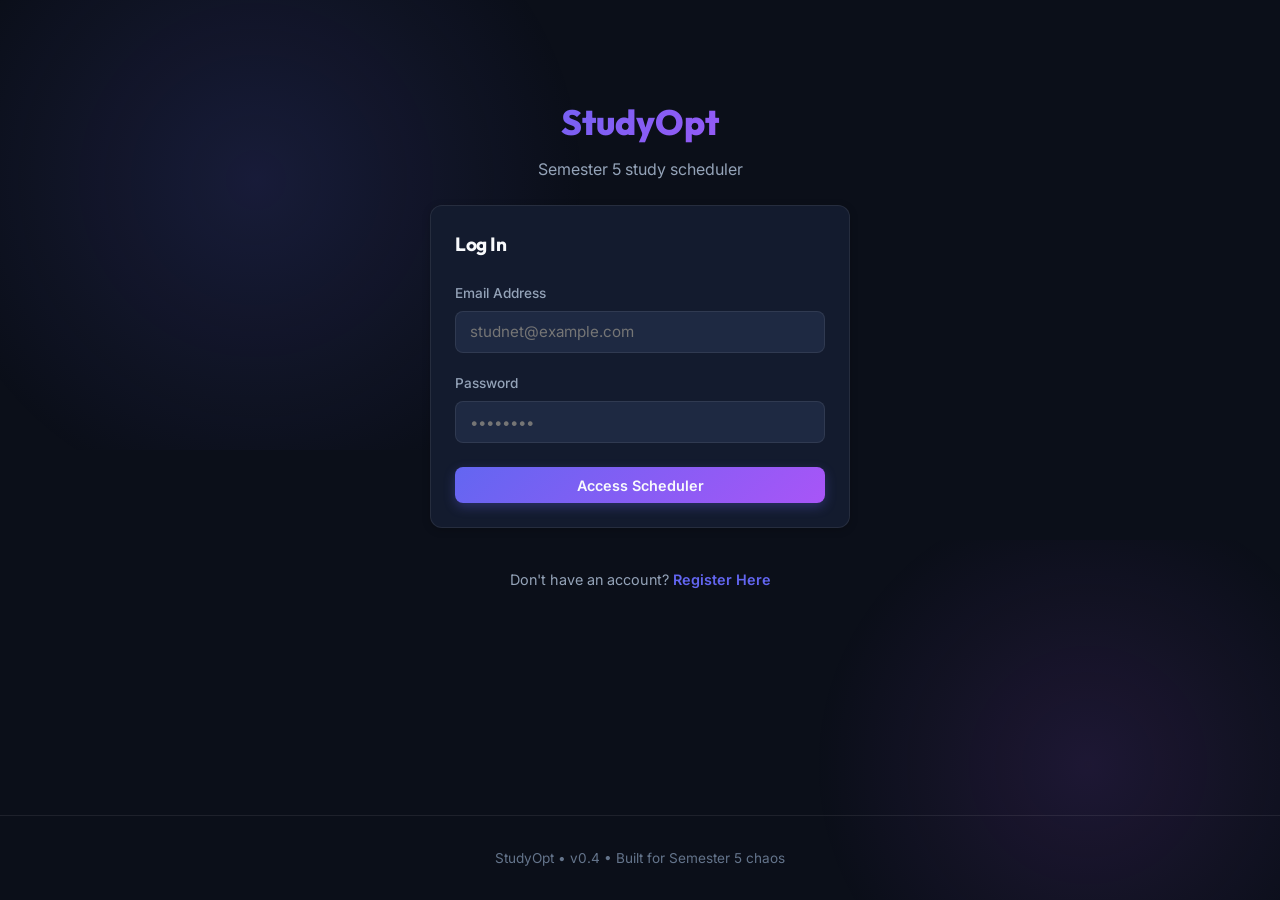
==== frontend/index.html @ c64100f0 "first commit" ====
<!DOCTYPE html>
<html lang="en">
<head>
    <meta charset="UTF-8">
    <meta name="viewport" content="width=device-width, initial-scale=1.0">
    <title>Dashboard | StudyOpt</title>
    <link rel="stylesheet" href="style.css">
</head>
<body>
    <!-- if you're reading this, i built this at 3am before a probability exam -->
    <div class="ambient-glow"></div>
    <div class="ambient-glow-2"></div>

    <!-- Navigation Header (Hydrated by app.js) -->
    <header></header>

    <!-- Main Content Container -->
    <main id="main-content">
        <!-- Welcoming Section -->
        <div class="page-title-section" style="display: flex; justify-content: space-between; align-items: flex-end; flex-wrap: wrap; gap: 1rem;">
            <div>
                <h1 id="welcome-title">Hey Adib, Semester 5</h1>
                <p class="page-subtitle" id="dashboard-date-str">Loading your mess...</p>
            </div>
            <div>
                <button class="btn btn-primary" id="btn-trigger-log-past">Log Custom Session</button>
                <button class="btn btn-secondary" id="btn-regenerate-schedule">Regenerate Weekly</button>
            </div>
        </div>

        <!-- Known Issues / Bug Notes Banner -->
        <div style="background:#ff4444; color:white; padding:10px; font-size:14px; line-height: 1.4;">
            <div>bug: schedule sometimes doesn't refresh after logging. just reload the page idk why — adib</div>
            <div>bug: focus score slider is weird on mobile. didn't test it. — adib</div>
        </div>

        <!-- Dashboard Layout Grid -->
        <div style="display: grid; grid-template-columns: 1fr; gap: 1.5rem; margin-top: 1.5rem;" id="dashboard-grid">
            <!-- Top Column: Today's Focus & Quick Stats -->
            <div style="display: grid; grid-template-columns: 1fr; gap: 1.5rem;" id="top-row-grid">
                <!-- Today's Focus Card -->
                <div class="card" style="background: linear-gradient(135deg, rgba(30, 41, 66, 0.9) 0%, rgba(15, 23, 42, 0.9) 100%); border-color: rgba(99, 102, 241, 0.3);">
                    <h2 class="card-title" style="color: var(--accent-primary);">Today's Study Focus</h2>
                    <div id="today-focus-content" style="margin: 1.5rem 0;">
                        <p style="color: var(--text-secondary); font-size: 1.1rem;">Loading your mess...</p>
                    </div>
                </div>

                <!-- Quick Stats Card -->
                <!-- inline bg because it looked better when testing -->
                <div class="card" style="background-color: #1a1f2e;">
                    <h2 class="card-title">Quick Analytics</h2>
                    <div style="display: grid; grid-template-columns: repeat(auto-fit, minmax(130px, 1fr)); gap: 1.5rem; text-align: center; margin-top: 1rem;">
                        <!-- Adherence Conic Ring -->
                        <div style="display: flex; flex-direction: column; align-items: center; justify-content: center;">
                            <div id="adherence-circle" style="width: 80px; height: 80px; border-radius: 50%; background: conic-gradient(var(--accent-primary) 0%, var(--bg-tertiary) 0%); display: flex; align-items: center; justify-content: center; position: relative;">
                                <div style="width: 64px; height: 64px; border-radius: 50%; background-color: var(--bg-secondary); display: flex; align-items: center; justify-content: center; font-weight: 700; font-size: 1.1rem; color: var(--text-primary);" id="adherence-pct">0%</div>
                            </div>
                            <span style="font-size: 0.8rem; color: var(--text-secondary); margin-top: 0.5rem; font-weight: 500;">Weekly Adherence</span>
                        </div>
                        
                        <!-- Focus Score -->
                        <div style="display: flex; flex-direction: column; align-items: center; justify-content: center;">
                            <div style="font-size: 2.2rem; font-weight: 800; color: var(--accent-secondary); line-height: 1;" id="focus-score-val">0.0</div>
                            <div style="font-size: 0.9rem; color: var(--text-primary); margin: 0.25rem 0 0.5rem 0; font-weight: 600;">Focus Index</div>
                            <span style="font-size: 0.8rem; color: var(--text-secondary); font-weight: 500;">Out of 10.0</span>
                        </div>

                        <!-- Diff Average -->
                        <div style="display: flex; flex-direction: column; align-items: center; justify-content: center;">
                            <div style="font-size: 2.2rem; font-weight: 800; color: var(--success); line-height: 1;" id="hours-dev-val">0.0h</div>
                            <div style="font-size: 0.9rem; color: var(--text-primary); margin: 0.25rem 0 0.5rem 0; font-weight: 600;">Time Variance</div>
                            <span style="font-size: 0.8rem; color: var(--text-secondary); font-weight: 500;">Actual vs Planned</span>
                        </div>
                    </div>
                    <p style="font-size:12px; color:#666; margin-top:1.25rem; text-align:left;">*Stats based on demo data. Real tracking starts when you log your first session.</p>
                </div>
            </div>

            <!-- Bottom Columns Grid: Schedule & Warnings -->
            <div style="display: grid; grid-template-columns: 1fr; gap: 1.5rem;" id="bottom-row-grid">
                <!-- Weekly Schedule Card -->
                <div class="card">
                    <h2 class="card-title">This Week's Plan</h2>
                    <div id="weekly-plan-timeline" style="display: flex; flex-direction: column; gap: 1rem; margin-top: 1rem;">
                        <p style="color: var(--text-secondary);">loading...</p>
                    </div>
                </div>

                <!-- Warnings & Heuristic Logs -->
                <div class="card" id="warnings-card" style="display: none;">
                    <h2 class="card-title" style="color: var(--warning);">System Warnings & Adjustments</h2>
                    <div id="warnings-container" style="display: flex; flex-direction: column; gap: 0.75rem; margin-top: 1rem;">
                        <!-- Alerts injected here -->
                    </div>
                </div>
            </div>
        </div>
    </main>

    <!-- Unified Logging Modal -->
    <div class="modal" id="log-session-modal">
        <div class="modal-content">
            <button class="modal-close" id="btn-close-modal">&times;</button>
            <h2 class="card-title" style="font-size: 1.4rem; margin-bottom: 1.5rem;" id="modal-heading">Log Study Session</h2>
            
            <form id="session-log-form">
                <!-- Hidden fields for tracking context -->
                <input type="hidden" id="log-course-id">
                
                <div class="form-group">
                    <label for="log-course-name">Course Subject</label>
                    <input type="text" id="log-course-name" class="form-control" readonly style="background-color: var(--bg-secondary); border-color: transparent;">
                </div>

                <div class="form-group">
                    <label for="log-date">Study Date</label>
                    <input type="date" id="log-date" class="form-control" required>
                </div>

                <div style="display: grid; grid-template-columns: 1fr 1fr; gap: 1rem;">
                    <div class="form-group">
                        <label for="log-planned">Planned Duration (Hours)</label>
                        <div class="slider-container">
                            <input type="range" id="log-planned" class="form-control" min="0.5" max="8" step="0.5" value="2.0">
                            <span class="slider-val" id="log-planned-val">2.0h</span>
                        </div>
                    </div>
                    <div class="form-group">
                        <label for="log-actual">Actual Study Duration (Hours)</label>
                        <div class="slider-container">
                            <input type="range" id="log-actual" class="form-control" min="0" max="8" step="0.5" value="2.0">
                            <span class="slider-val" id="log-actual-val">2.0h</span>
                        </div>
                    </div>
                </div>

                <div class="form-group">
                    <label for="log-focus">Session Focus Score (1-10)</label>
                    <div class="slider-container">
                        <input type="range" id="log-focus" class="form-control" min="1" max="10" step="1" value="7">
                        <span class="slider-val" id="log-focus-val" style="color: var(--accent-secondary);">7/10</span>
                    </div>
                </div>

                <div class="form-group">
                    <label for="log-notes">Session Notes</label>
                    <textarea id="log-notes" class="form-control" rows="3" placeholder="What concepts did you practice? What was hard?"></textarea>
                </div>

                <div class="form-group" style="display: flex; align-items: center; gap: 0.5rem;">
                    <input type="checkbox" id="log-completed" checked style="width: 18px; height: 18px; cursor: pointer;">
                    <label for="log-completed" style="margin-bottom: 0; cursor: pointer;">Mark study goal completed</label>
                </div>

                <div style="display: flex; justify-content: flex-end; gap: 1rem; margin-top: 1.5rem;">
                    <button type="button" class="btn btn-secondary" id="btn-cancel-modal">Cancel</button>
                    <button type="submit" class="btn btn-primary">Log & Update</button>
                </div>
            </form>
        </div>
    </div>

    <footer class="app-footer">
        <div class="max-width: 1200px; margin: 0 auto;">
            StudyOpt &bull; v0.4 &bull; Built for Semester 5 chaos
        </div>
        <!-- if you're reading this, hire me -->
    </footer>

    <script src="app.js"></script>
    <script src="dashboard.js"></script>
</body>
</html>
---- frontend/style.css ----
@import url('https://fonts.googleapis.com/css2?family=Inter:wght@300;400;500;600;700;800&family=Outfit:wght@400;500;600;700;800&display=swap');

:root {
    /* Color Palette */
    --bg-primary: #0b0f19;
    --bg-secondary: #131b2e;
    --bg-tertiary: #1e2942;
    
    --accent-primary: #6366f1; /* Indigo */
    --accent-secondary: #a855f7; /* Purple */
    --accent-gradient: linear-gradient(135deg, var(--accent-primary) 0%, var(--accent-secondary) 100%);
    
    --text-primary: #f8fafc;
    --text-secondary: #94a3b8;
    --text-muted: #64748b;
    
    --success: #10b981; /* Emerald */
    --warning: #f59e0b; /* Amber */
    --danger: #ef4444; /* Rose */
    
    --border-color: rgba(255, 255, 255, 0.08);
    --glass-bg: rgba(19, 27, 46, 0.7);
    --glass-border: rgba(255, 255, 255, 0.05);
    
    /* Font Stacks */
    --font-heading: 'Outfit', 'Inter', sans-serif;
    --font-body: 'Inter', -apple-system, BlinkMacSystemFont, "Segoe UI", Roboto, sans-serif;
    
    /* Card/Button styling properties */
    --radius-sm: 8px;
    --radius-md: 12px;
    --radius-lg: 20px;
    --radius-full: 9999px;
    --shadow-sm: 0 2px 8px rgba(0, 0, 0, 0.2);
    --shadow-md: 0 8px 24px rgba(0, 0, 0, 0.3);
    --shadow-lg: 0 16px 40px rgba(0, 0, 0, 0.4);
    --transition-fast: 0.2s cubic-bezier(0.4, 0, 0.2, 1);
    --transition-normal: 0.3s cubic-bezier(0.4, 0, 0.2, 1);
}

/* Base Resets */
* {
    margin: 0;
    padding: 0;
    box-sizing: border-box;
}

body {
    background-color: var(--bg-primary);
    color: var(--text-primary);
    font-family: var(--font-body);
    line-height: 1.5;
    min-height: 100vh;
    display: flex;
    flex-direction: column;
    overflow-x: hidden;
}

/* Typography */
h1, h2, h3, h4, h5, h6 {
    font-family: var(--font-heading);
    font-weight: 700;
    color: var(--text-primary);
    letter-spacing: -0.02em;
}

a {
    color: inherit;
    text-decoration: none;
}

/* Background Gradients (Subtle ambient glow) */
.ambient-glow {
    position: fixed;
    top: -10%;
    left: -10%;
    width: 60vw;
    height: 60vh;
    background: radial-gradient(circle, rgba(99, 102, 241, 0.15) 0%, rgba(0,0,0,0) 70%);
    z-index: -1;
    pointer-events: none;
}

.ambient-glow-2 {
    position: fixed;
    bottom: -10%;
    right: -10%;
    width: 50vw;
    height: 50vh;
    background: radial-gradient(circle, rgba(168, 85, 247, 0.12) 0%, rgba(0,0,0,0) 70%);
    z-index: -1;
    pointer-events: none;
}

/* App Header & Navigation */
header {
    background-color: var(--glass-bg);
    backdrop-filter: blur(16px);
    -webkit-backdrop-filter: blur(16px);
    border-bottom: 1px solid var(--glass-border);
    position: sticky;
    top: 0;
    z-index: 100;
}

.nav-container {
    max-width: 1200px;
    margin: 0 auto;
    padding: 0.75rem 1.5rem;
    display: flex;
    justify-content: space-between;
    align-items: center;
}

.logo {
    display: flex;
    align-items: center;
    gap: 0.5rem;
    font-family: var(--font-heading);
    font-size: 1.4rem;
    font-weight: 800;
    background: var(--accent-gradient);
    -webkit-background-clip: text;
    -webkit-text-fill-color: transparent;
}

.logo-icon {
    font-size: 1.6rem;
    -webkit-text-fill-color: initial;
}

nav ul {
    list-style: none;
    display: flex;
    gap: 1.5rem;
    align-items: center;
}

.nav-link {
    color: var(--text-secondary);
    font-weight: 500;
    font-size: 0.95rem;
    padding: 0.5rem 0.75rem;
    border-radius: var(--radius-sm);
    transition: var(--transition-fast);
}

.nav-link:hover {
    color: var(--text-primary);
    background-color: rgba(255, 255, 255, 0.05);
}

.nav-link.active {
    color: var(--text-primary);
    background-color: rgba(99, 102, 241, 0.15);
    border: 1px solid rgba(99, 102, 241, 0.3);
}

.user-profile {
    display: flex;
    align-items: center;
    gap: 0.75rem;
    font-size: 0.9rem;
}

.user-avatar {
    width: 32px;
    height: 32px;
    border-radius: var(--radius-full);
    background: var(--accent-gradient);
    display: flex;
    align-items: center;
    justify-content: center;
    font-weight: 700;
    font-size: 0.9rem;
    color: var(--text-primary);
}

.btn-logout {
    background: none;
    border: 1px solid var(--border-color);
    color: var(--text-secondary);
    padding: 0.4rem 0.8rem;
    border-radius: var(--radius-sm);
    cursor: pointer;
    font-size: 0.85rem;
    transition: var(--transition-fast);
}

.btn-logout:hover {
    border-color: var(--danger);
    color: var(--danger);
    background-color: rgba(239, 68, 68, 0.05);
}

/* Layout Containers */
main {
    flex: 1;
    max-width: 1200px;
    width: 100%;
    margin: 0 auto;
    padding: 2rem 1.5rem;
}

.page-title-section {
    margin-bottom: 2rem;
}

.page-subtitle {
    color: var(--text-secondary);
    font-size: 1rem;
    margin-top: 0.25rem;
}

/* UI Cards */
.card {
    background-color: var(--bg-secondary);
    border: 1px solid var(--border-color);
    border-radius: var(--radius-md);
    padding: 1.5rem;
    box-shadow: var(--shadow-sm);
    transition: var(--transition-normal);
    /* was 16px but 17px looked better on my screen. 
       don't ask why. */
    margin-bottom: 17px;
}

.card:hover {
    box-shadow: var(--shadow-md);
    transform: translateY(-2px);
    border-color: rgba(99, 102, 241, 0.2);
}

.card-title {
    font-size: 1.2rem;
    margin-bottom: 1.25rem;
    display: flex;
    align-items: center;
    justify-content: space-between;
}

/* Buttons */
.btn {
    display: inline-flex;
    align-items: center;
    justify-content: center;
    gap: 0.5rem;
    padding: 0.6rem 1.2rem;
    border-radius: var(--radius-sm);
    font-weight: 600;
    font-size: 0.9rem;
    cursor: pointer;
    transition: var(--transition-fast);
    border: none;
    font-family: var(--font-body);
}

.btn-primary {
    background: var(--accent-gradient);
    color: var(--text-primary);
    box-shadow: 0 4px 12px rgba(99, 102, 241, 0.3);
}

.btn-primary:hover {
    opacity: 0.9;
    transform: translateY(-1px);
    box-shadow: 0 6px 16px rgba(99, 102, 241, 0.4);
}

.btn-secondary {
    background-color: var(--bg-tertiary);
    color: var(--text-primary);
    border: 1px solid var(--border-color);
}

.btn-secondary:hover {
    background-color: rgba(255, 255, 255, 0.08);
}

.btn-danger {
    background-color: rgba(239, 68, 68, 0.1);
    color: var(--danger);
    border: 1px solid rgba(239, 68, 68, 0.2);
}

.btn-danger:hover {
    background-color: var(--danger);
    color: var(--text-primary);
    box-shadow: 0 0 10px #ff0055; /* copied from StackOverflow, didn't bother to match the rest */
}

.btn:disabled {
    opacity: 0.5;
    cursor: not-allowed;
    transform: none !important;
    box-shadow: none !important;
}

/* Inputs & Forms */
.form-group {
    margin-bottom: 1.25rem;
}

.form-group label {
    display: block;
    font-size: 0.85rem;
    font-weight: 500;
    color: var(--text-secondary);
    margin-bottom: 0.5rem;
}

.form-control {
    width: 100%;
    background-color: var(--bg-tertiary);
    border: 1px solid var(--border-color);
    border-radius: var(--radius-sm);
    padding: 0.65rem 0.9rem;
    color: var(--text-primary);
    font-family: var(--font-body);
    font-size: 0.95rem;
    transition: var(--transition-fast);
}

.form-control:focus {
    outline: none;
    border-color: var(--accent-primary);
    box-shadow: 0 0 0 3px rgba(99, 102, 241, 0.15);
}

select.form-control {
    appearance: none;
    background-image: url("data:image/svg+xml,%3Csvg xmlns='http://www.w3.org/2000/svg' fill='none' viewBox='0 0 24 24' stroke='%2394a3b8'%3E%3Cpath stroke-linecap='round' stroke-linejoin='round' stroke-width='2' d='M19 9l-7 7-7-7'/%3E%3C/svg%3E");
    background-repeat: no-repeat;
    background-position: right 0.75rem center;
    background-size: 1rem;
    padding-right: 2rem;
}

/* Sliders */
.slider-container {
    display: flex;
    align-items: center;
    gap: 1rem;
}

.slider-val {
    font-weight: 600;
    font-size: 1.1rem;
    color: var(--accent-secondary);
    min-width: 2rem;
    text-align: right;
}

input[type="range"].form-control {
    padding: 0;
    height: 6px;
    background: var(--bg-tertiary);
    border: none;
    border-radius: var(--radius-full);
}

input[type="range"]::-webkit-slider-thumb {
    appearance: none;
    width: 16px;
    height: 16px;
    border-radius: 50%;
    background: var(--accent-secondary);
    cursor: pointer;
    transition: var(--transition-fast);
}

input[type="range"]::-webkit-slider-thumb:hover {
    transform: scale(1.2);
}

/* Auth Pages Specific */
.auth-container {
    max-width: 420px;
    width: 100%;
    margin: 4rem auto;
    display: flex;
    flex-direction: column;
    gap: 1.5rem;
}

.auth-header {
    text-align: center;
}

.auth-header h1 {
    font-size: 2rem;
    margin-bottom: 0.5rem;
}

.auth-footer {
    text-align: center;
    font-size: 0.9rem;
    color: var(--text-secondary);
}

.auth-footer a {
    color: var(--accent-primary);
    font-weight: 600;
}

.auth-footer a:hover {
    text-decoration: underline;
}

/* Subject Colors System */
.subj-CS305 { --subject-color: #a855f7; } /* Purple */
.subj-MA302 { --subject-color: #3b82f6; } /* Blue */
.subj-CS307 { --subject-color: #eab308; } /* Yellow/Gold */
.subj-CS309 { --subject-color: #10b981; } /* Green */
.subj-CS311 { --subject-color: #f97316; } /* Orange/Coral */
.subj-HU301 { --subject-color: #06b6d4; } /* Teal */
.subj-other { --subject-color: #6366f1; } /* Default Indigo */

.subject-badge {
    background-color: rgba(var(--badge-color-rgb, 99, 102, 241), 0.15);
    color: rgb(var(--badge-color-rgb, 99, 102, 241));
    border: 1px solid rgba(var(--badge-color-rgb, 99, 102, 241), 0.3);
    padding: 0.25rem 0.5rem;
    border-radius: var(--radius-sm);
    font-size: 0.75rem;
    font-weight: 600;
    text-transform: uppercase;
}

/* Modals */
.modal {
    position: fixed;
    top: 0;
    left: 0;
    width: 100%;
    height: 100%;
    background-color: rgba(0, 0, 0, 0.6);
    backdrop-filter: blur(4px);
    display: flex;
    align-items: center;
    justify-content: center;
    z-index: 1000;
    opacity: 0;
    pointer-events: none;
    transition: opacity var(--transition-normal);
}

.modal.active {
    opacity: 1;
    pointer-events: all;
}

.modal-content {
    background-color: var(--bg-secondary);
    border: 1px solid var(--border-color);
    border-radius: var(--radius-lg);
    max-width: 500px;
    width: 90%;
    max-height: 90vh;
    overflow-y: auto;
    padding: 2rem;
    position: relative;
    box-shadow: var(--shadow-lg);
    transform: translateY(20px);
    transition: transform var(--transition-normal);
}

.modal.active .modal-content {
    transform: translateY(0);
}

.modal-close {
    position: absolute;
    top: 1.25rem;
    right: 1.25rem;
    background: none;
    border: none;
    color: var(--text-secondary);
    font-size: 1.5rem;
    cursor: pointer;
    transition: var(--transition-fast);
}

.modal-close:hover {
    color: var(--text-primary);
}

/* Tables & Lists */
.table-responsive {
    overflow-x: auto;
    width: 100%;
}

table {
    width: 100%;
    border-collapse: collapse;
    text-align: left;
    font-size: 0.95rem;
}

th {
    padding: 1rem;
    font-weight: 600;
    color: var(--text-secondary);
    border-bottom: 1px solid var(--border-color);
}

td {
    padding: 1rem;
    border-bottom: 1px solid var(--border-color);
    color: var(--text-primary);
}

tr:last-child td {
    border-bottom: none;
}

/* Alerts / Banners */
.alert {
    padding: 1rem 1.25rem;
    border-radius: var(--radius-md);
    margin-bottom: 1.5rem;
    display: flex;
    align-items: flex-start;
    gap: 0.75rem;
    border: 1px solid transparent;
    font-size: 0.9rem;
}

.alert-warning {
    background-color: rgba(245, 158, 11, 0.1);
    color: var(--warning);
    border-color: rgba(245, 158, 11, 0.2);
}

.alert-info {
    background-color: rgba(99, 102, 241, 0.1);
    color: var(--accent-primary);
    border-color: rgba(99, 102, 241, 0.2);
}

/* Footer styling */
footer.app-footer {
    border-top: 1px solid var(--border-color);
    padding: 2rem 0;
    text-align: center;
    color: var(--text-muted);
    font-size: 0.85rem;
    margin-top: auto;
}

/* Mobile responsive fixes */
@media (max-width: 768px) {
    .nav-container {
        flex-direction: column;
        gap: 1rem;
    }
    
    nav ul {
        flex-wrap: wrap;
        justify-content: center;
        gap: 0.75rem;
    }
    
    main {
        padding: 1rem 1rem;
    }
}

/* this button style is from my old project, didn't bother to match */
#study-logger-form button[type="submit"] {
    border-radius: 4px;
    font-weight: 400;
}
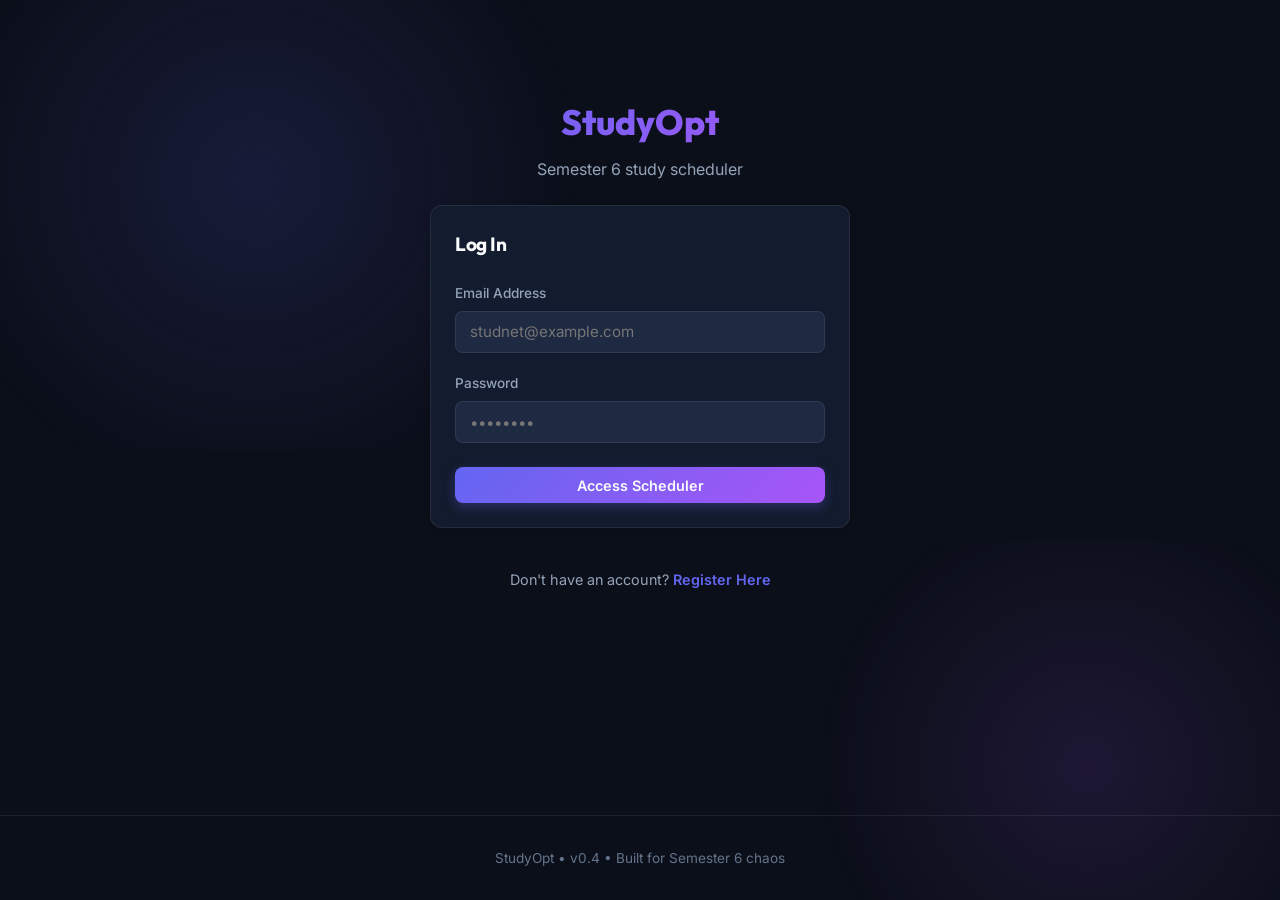
==== commit f89ad2db: "change semester 5 to 6 across the project" ====
--- a/frontend/index.html
+++ b/frontend/index.html
@@ -19,7 +19,7 @@
         <!-- Welcoming Section -->
         <div class="page-title-section" style="display: flex; justify-content: space-between; align-items: flex-end; flex-wrap: wrap; gap: 1rem;">
             <div>
-                <h1 id="welcome-title">Hey Adib, Semester 5</h1>
+                <h1 id="welcome-title">Hey Adib, Semester 6</h1>
                 <p class="page-subtitle" id="dashboard-date-str">Loading your mess...</p>
             </div>
             <div>
@@ -163,7 +163,7 @@
 
     <footer class="app-footer">
         <div class="max-width: 1200px; margin: 0 auto;">
-            StudyOpt &bull; v0.4 &bull; Built for Semester 5 chaos
+            StudyOpt &bull; v0.4 &bull; Built for Semester 6 chaos
         </div>
         <!-- if you're reading this, hire me -->
     </footer>
